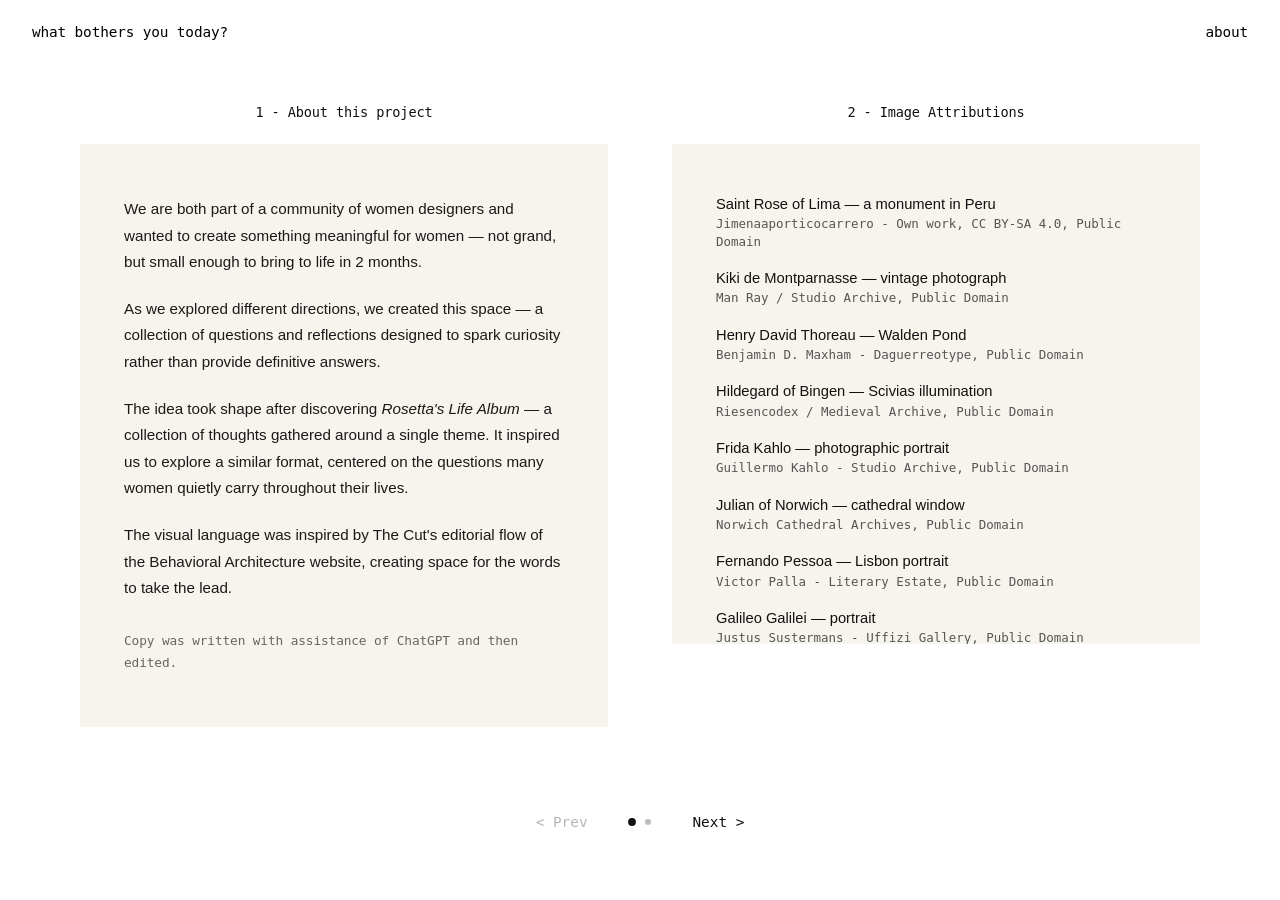
==== about.html @ f9ca1ece "Initial commit" ====
<!DOCTYPE html>
<html lang="en">

<head>
    <meta charset="UTF-8">
    <meta name="viewport" content="width=device-width, initial-scale=1.0">
    <title>Dream-project - About</title>
    <link rel="stylesheet" href="style.css">
</head>

<body>
    <header class="navbar">
        <a class="nav-link" href="index.html">what bothers you today?</a>
        <a class="nav-link active" href="about.html">about</a>
    </header>

    <main class="about-page">
        <!-- Step 1: About This Project & Image Attributions -->
        <section class="about-step is-active" id="step1">
            <div class="about-cards-grid">
                <!-- Card 1: About Project -->
                <div class="card-column">
                    <p class="section-label">1 - About this project</p>
                    <div class="about-card">
                        <div class="about-card-inner">
                            <p>We are both part of a community of women designers and wanted to create something meaningful for women — not grand, but small enough to bring to life in 2 months.</p>
                            <p>As we explored different directions, we created this space — a collection of questions and reflections designed to spark curiosity rather than provide definitive answers.</p>
                            <p>The idea took shape after discovering <em>Rosetta's Life Album</em> — a collection of thoughts gathered around a single theme. It inspired us to explore a similar format, centered on the questions many women quietly carry throughout their lives.</p>
                            <p>The visual language was inspired by The Cut's editorial flow of the Behavioral Architecture website, creating space for the words to take the lead.</p>
                            <p class="footnote">Copy was written with assistance of ChatGPT and then edited.</p>
                        </div>
                    </div>
                </div>

                <!-- Card 2: Image Attributions -->
                <div class="card-column">
                    <p class="section-label">2 - Image Attributions</p>
                    <div class="about-card attributions-card">
                        <div class="attributions-list">
                            <div class="attribution-item">
                                <p class="artwork-title">Saint Rose of Lima — a monument in Peru</p>
                                <p class="credit-line">Jimenaaporticocarrero - Own work, CC BY-SA 4.0, Public Domain</p>
                            </div>
                            <div class="attribution-item">
                                <p class="artwork-title">Kiki de Montparnasse — vintage photograph</p>
                                <p class="credit-line">Man Ray / Studio Archive, Public Domain</p>
                            </div>
                            <div class="attribution-item">
                                <p class="artwork-title">Henry David Thoreau — Walden Pond</p>
                                <p class="credit-line">Benjamin D. Maxham - Daguerreotype, Public Domain</p>
                            </div>
                            <div class="attribution-item">
                                <p class="artwork-title">Hildegard of Bingen — Scivias illumination</p>
                                <p class="credit-line">Riesencodex / Medieval Archive, Public Domain</p>
                            </div>
                            <div class="attribution-item">
                                <p class="artwork-title">Frida Kahlo — photographic portrait</p>
                                <p class="credit-line">Guillermo Kahlo - Studio Archive, Public Domain</p>
                            </div>
                            <div class="attribution-item">
                                <p class="artwork-title">Julian of Norwich — cathedral window</p>
                                <p class="credit-line">Norwich Cathedral Archives, Public Domain</p>
                            </div>
                            <div class="attribution-item">
                                <p class="artwork-title">Fernando Pessoa — Lisbon portrait</p>
                                <p class="credit-line">Victor Palla - Literary Estate, Public Domain</p>
                            </div>
                            <div class="attribution-item">
                                <p class="artwork-title">Galileo Galilei — portrait</p>
                                <p class="credit-line">Justus Sustermans - Uffizi Gallery, Public Domain</p>
                            </div>
                            <div class="attribution-item">
                                <p class="artwork-title">Søren Kierkegaard — sketch</p>
                                <p class="credit-line">Niels Christian Kierkegaard, Public Domain</p>
                            </div>
                            <div class="attribution-item">
                                <p class="artwork-title">Mary Delany — botanical paper flora</p>
                                <p class="credit-line">The British Museum Collection, Public Domain</p>
                            </div>
                            <div class="attribution-item">
                                <p class="artwork-title">Rainer Maria Rilke — portrait</p>
                                <p class="credit-line">Duino Archive Collection, Public Domain</p>
                            </div>
                            <div class="attribution-item">
                                <p class="artwork-title">Emily Dickinson — daguerreotype</p>
                                <p class="credit-line">Amherst College Archives, Public Domain</p>
                            </div>
                            <div class="attribution-item">
                                <p class="artwork-title">Dorothy Day — activist portrait</p>
                                <p class="credit-line">World Telegram & Sun, Library of Congress, Public Domain</p>
                            </div>
                            <div class="attribution-item">
                                <p class="artwork-title">Sojourner Truth — carte de visite</p>
                                <p class="credit-line">National Portrait Gallery, Public Domain</p>
                            </div>
                            <div class="attribution-item">
                                <p class="artwork-title">Hannah Arendt — portrait</p>
                                <p class="credit-line">Fred Stein Archive, Public Domain</p>
                            </div>
                        </div>
                    </div>
                </div>
            </div>
        </section>

        <!-- Step 2: Contributors (Shown when Next is clicked) -->
        <section class="about-step" id="step2">
            <div class="contributors-container">
                <p class="section-label">3 - Contributors</p>
                <div class="about-card contributors-card">
                    <div class="contributor-entry">
                        <p class="contributor-name">Design: Gloria Kityak</p>
                        <div class="contributor-links">
                            <a href="https://linkedin.com" target="_blank" rel="noopener noreferrer">LinkedIn</a>,
                            <a href="https://behance.net" target="_blank" rel="noopener noreferrer">Behance</a>,
                            <a href="#" target="_blank" rel="noopener noreferrer">Website</a>
                        </div>
                    </div>

                    <div class="contributor-entry">
                        <p class="contributor-name">Build: Ruth</p>
                        <div class="contributor-links">
                            <a href="https://linkedin.com" target="_blank" rel="noopener noreferrer">LinkedIn</a>,
                            <a href="https://instagram.com" target="_blank" rel="noopener noreferrer">Instagram</a>,
                            <a href="#" target="_blank" rel="noopener noreferrer">Website</a>
                        </div>
                    </div>

                    <div class="contributors-footer-prompt">
                        <p>You are very welcome to make this project better!</p>
                        <a class="wisdom-link" href="contact.html">Share your life wisdom &gt;</a>
                    </div>
                </div>
            </div>
        </section>

        <!-- Pagination Controls -->
        <footer class="about-pagination">
            <button class="nav-arrow-btn" id="prevBtn" type="button" aria-label="Previous step">&lt; Prev</button>
            <div class="page-indicators">
                <span class="step-dot is-active" data-step="0"></span>
                <span class="step-dot" data-step="1"></span>
            </div>
            <button class="nav-arrow-btn" id="nextBtn" type="button" aria-label="Next step">Next &gt;</button>
        </footer>
    </main>

    <script src="about.js"></script>
</body>

</html>
---- style.css ----
:root {
    --progress: 0;
}

* {
    margin: 0;
    padding: 0;
    box-sizing: border-box;
}

@import url('https://fonts.googleapis.com/css2?family=Geist+Mono:wght@300;400;500&family=Work+Sans:wght@300;400;500&display=swap');

html,
body {
    width: 100vw;
    height: 100vh;
    margin: 0;
    padding: 0;
    background-color: #ffffff;
    font-family: "Geist Mono", monospace;
    color: #111;
    overflow: hidden;
    user-select: none;
}

/* Header Navbar */
.navbar {
    position: fixed;
    top: 0;
    left: 0;
    width: 100%;
    display: flex;
    flex-direction: row;
    justify-content: space-between;
    align-items: center;
    padding: 1.5rem 2rem;
    z-index: 50;
    pointer-events: auto;
}

.nav-link,
.button {
    font-family: "Geist Mono", monospace;
    font-size: 0.9rem;
    font-weight: 400;
    text-decoration: none;
    color: #000;
    letter-spacing: -0.01em;
}


/* Side Navigation */
.side-nav {
    position: fixed;
    top: 50%;
    left: 2rem;
    transform: translateY(-50%);
    z-index: 50;
    pointer-events: auto;
}

/* Bottom Interactive Horizontal Drag / Scroll Control Bar */
.zoom-slider-container {
    position: fixed;
    bottom: 1.25rem;
    left: 2rem;
    right: 2rem;
    height: 2.5rem;
    display: flex;
    flex-direction: row;
    align-items: center;
    gap: 0.75rem;
    z-index: 50;
    cursor: ew-resize;
}

.zoom-slider-container.dragging {
    cursor: grabbing;
}

.zoom-slider-container .arrow {
    font-family: "Geist Mono", monospace;
    font-size: 1.1rem;
    user-select: none;
}

.track-wrapper {
    flex: 1;
    position: relative;
    height: 100%;
    display: flex;
    align-items: center;
}

.track-line {
    position: absolute;
    top: 50%;
    left: 0;
    right: 0;
    height: 1px;
    background-color: #000;
    transform: translateY(-50%);
    z-index: 1;
}

.zoom-handle {
    position: absolute;
    top: 50%;
    left: 0;
    transform: translateY(-50%);
    z-index: 2;
    cursor: grab;
    display: flex;
    align-items: center;
    justify-content: center;
    will-change: transform;
}

.zoom-slider-container.dragging .zoom-handle {
    cursor: grabbing;
}

.zoom-label {
    font-family: "Geist Mono", monospace;
    font-size: 0.85rem;
    font-weight: 400;
    color: #000;
    background-color: #ffffff;
    padding: 0 0.5rem;
    white-space: nowrap;
    user-select: none;
}

/* Canvas Wrapper */
.canvas-wrapper {
    position: fixed;
    inset: 0;
    display: flex;
    align-items: center;
    justify-content: center;
    z-index: 10;
    overflow: hidden;
}

/* 5 Columns x 3 Rows Responsive Grid Layout */
.canvas {
    display: grid;
    grid-template-columns: repeat(5, 1fr);
    grid-template-rows: repeat(3, 1fr);

    /* Grid dimensions transition smoothly from padded state to 100vw x 100vh */
    width: calc(82vw + (var(--progress) * 18vw));
    height: calc(75vh + (var(--progress) * 25vh));
    gap: calc((1 - var(--progress)) * 2rem);

    will-change: width, height, gap;
}

/* Card Item */
.card {
    display: flex;
    flex-direction: column;
    align-items: center;
    justify-content: center;
    position: relative;
    width: 100%;
    height: 100%;
    overflow: hidden;
    text-decoration: none;
}

/* Image Container */
.img-box {
    /* Scales continuously from square thumbnail to full grid cell coverage */
    width: calc(52% + (var(--progress) * 48%));
    height: calc(62% + (var(--progress) * 38%));
    display: flex;
    align-items: center;
    justify-content: center;
    overflow: hidden;
    position: relative;
    will-change: width, height;
}

/* Card Image */
.card-image {
    width: 100%;
    height: 100%;
    object-fit: cover;
    display: block;
    user-select: none;
}

/* Card Title (- Subject -) on Canvas Grid */
.card .card-title {
    font-family: "Work Sans", sans-serif;
    font-size: 0.85rem;
    font-weight: 400;
    color: #111;
    margin-top: calc((1 - var(--progress)) * 0.5rem);
    text-align: center;
    white-space: nowrap;

    /* Fades out as progress increases */
    opacity: max(0, calc(1 - var(--progress) * 2.2));
    max-height: calc((1 - var(--progress)) * 1.5rem);
    will-change: opacity;
}

/* ==========================================================================
   Editorial Split-Screen List View
   ========================================================================== */

.list-page {
    width: 100vw;
    height: 100vh;
    overflow: hidden;
    position: relative;
    background-color: #ffffff;
}

.list-background {
    display: grid;
    grid-template-columns: 1.15fr 0.85fr;
    width: 100vw;
    height: 100vh;
    overflow: hidden;
}

/* Left Column: Scrollable List Container */
.list-container {
    height: 100vh;
    display: flex;
    flex-direction: row;
    padding-top: 5rem;
    overflow: hidden;
    position: relative;
    background-color: #ffffff;
    gap: 10px;

}

.list-container .button-wrapper {
    padding: 0 4rem 1.25rem 5rem;
    flex-shrink: 0;
}

.list-container .button-wrapper .nav-link {
    font-size: 0.85rem;
    text-transform: lowercase;
    display: inline-flex;
    align-items: center;
    gap: 0.25rem;
    color: #111;
    transition: opacity 0.2s ease;
}

.list-container .button-wrapper .nav-link:hover {
    opacity: 0.6;
}

.list-wrapper {
    margin-left: 3rem;
    flex: 1;
    overflow-y: auto;
    overflow-x: hidden;
    padding: 1rem 4rem 6rem 5rem;
    display: flex;
    flex-direction: column;
    gap: 1.75rem;
    scroll-behavior: smooth;
    user-select: text;

    /* Sleek minimalist scrollbar */
    scrollbar-width: thin;
    scrollbar-color: rgba(0, 0, 0, 0.15) transparent;
}

.list-wrapper::-webkit-scrollbar {
    width: 4px;
}

.list-wrapper::-webkit-scrollbar-track {
    background: transparent;
}

.list-wrapper::-webkit-scrollbar-thumb {
    background-color: rgba(0, 0, 0, 0.15);
    border-radius: 4px;
}

/* List Items & Hover Dimming */
.list-item {
    opacity: 1;
    transform: translateX(0);
    transition: opacity 0.35s cubic-bezier(0.16, 1, 0.3, 1),
        transform 0.35s cubic-bezier(0.16, 1, 0.3, 1);
    cursor: pointer;
}

.list-item a {
    font-family: "Work Sans", sans-serif;
    font-size: 1.15rem;
    font-weight: 400;
    line-height: 1.6;
    color: #111;
    text-decoration: none;
    display: inline-block;
    transition: color 0.2s ease;
}

/* Dim all list items to ~0.25 when the list container is hovered */
.list-wrapper:hover .list-item {
    opacity: 0.25;
}

/* The specifically hovered item remains at full 1.0 opacity */
.list-wrapper .list-item:hover,
.list-wrapper .list-item:focus-within {
    opacity: 1;
    transform: translateX(6px);
}

/* Right Column: Fixed Preview Stage */
.image-group {
    position: relative;
    width: 100%;
    height: 100vh;
    display: flex;
    align-items: center;
    justify-content: center;
    background-color: #0f0f11;
    overflow: hidden;
    border-left: 1px solid rgba(0, 0, 0, 0.06);
}

/* Absolute Stacking for Image Wrappers */
.image-wrapper {
    position: absolute;
    top: 50%;
    left: 50%;
    transform: translate(-50%, -50%) scale(0.94);
    display: flex;
    flex-direction: column;
    align-items: center;
    justify-content: center;
    opacity: 0;
    visibility: hidden;
    pointer-events: none;
    transition: opacity 0.45s cubic-bezier(0.16, 1, 0.3, 1),
        transform 0.45s cubic-bezier(0.16, 1, 0.3, 1),
        visibility 0.45s;
    will-change: opacity, transform;
}

/* Active Preview State: Smooth Fade-In with Scale */
.image-wrapper.is-active {
    opacity: 1;
    visibility: visible;
    pointer-events: auto;
    transform: translate(-50%, -50%) scale(1);
    z-index: 2;
}

.image-wrapper img {
    width: min(340px, 32vw);
    height: min(440px, 56vh);
    object-fit: cover;
    display: block;
    box-shadow: 0 24px 60px rgba(0, 0, 0, 0.55),
        0 4px 12px rgba(0, 0, 0, 0.3);
    user-select: none;
}

.image-wrapper .card-title {
    font-family: "Work Sans", sans-serif;
    font-size: 0.85rem;
    font-weight: 400;
    color: #e5e5e5;
    margin-top: 1.25rem;
    text-align: center;
    letter-spacing: 0.06em;
    opacity: 0.85;
    max-height: none;
}

/* Responsive adjustments */
@media (max-width: 900px) {
    .list-background {
        grid-template-columns: 1fr;
    }

    .image-group {
        display: none;
    }

    .list-container .button-wrapper {
        padding: 0 2rem 1rem 2rem;
    }

    .list-wrapper {
        padding: 0 2rem 4rem 2rem;
    }
}

/* ==========================================================================
   Life-Area Editorial View
   ========================================================================== */

.life-area-page {
    position: fixed;
    inset: 0;
    width: 100vw;
    height: 100vh;
    overflow-y: auto;
    overflow-x: hidden;
    background-color: #ffffff;
    display: flex;
    flex-direction: column;
    align-items: center;
    justify-content: flex-start;
    padding: 8rem 4rem 8rem 4rem;
    /* 14rem provides generous space beneath */
    user-select: text;

    /* Subtle custom scrollbar */
    scrollbar-width: thin;
    scrollbar-color: rgba(0, 0, 0, 0.15) transparent;
}

.life-area-page::-webkit-scrollbar {
    width: 5px;
}

.life-area-page::-webkit-scrollbar-thumb {
    background-color: rgba(0, 0, 0, 0.15);
    border-radius: 4px;
}

.life-area-grid {
    display: grid;
    grid-template-columns: minmax(320px, 440px) minmax(380px, 560px);
    gap: 5rem;
    align-items: start;
    justify-content: center;
    width: 100%;
    max-width: 1140px;
    margin: 0 auto;
}


/* Left Column: Image & Caption */
.area-image-group {
    display: flex;
    flex-direction: column;
}

.area-question {
    font-family: "Work Sans", sans-serif;
    font-size: 1.25rem;
    font-weight: 400;
    line-height: 1.4;
    color: #111;
    margin-bottom: 2rem;
    min-height: 2.8rem;
    display: flex;
    align-items: center;
}

.image-wrap {
    width: 100%;
    aspect-ratio: 1 / 1.1;
    overflow: hidden;
    background-color: #f5f5f5;
}

.image-wrap img {
    width: 100%;
    height: 100%;
    object-fit: cover;
    display: block;
    user-select: none;
}

.figure-name {
    margin-top: 1.1rem;
    font-family: "Geist Mono", monospace;
    font-size: 0.85rem;
    font-weight: 400;
    color: #222;
    letter-spacing: -0.01em;
}

/* Right Column: Tab Group & Reading Card */
.life-area-detail {
    display: flex;
    flex-direction: column;
}

.tab-group {
    display: flex;
    align-items: center;
    gap: 2.5rem;
    margin-bottom: 2rem;
    min-height: 2.8rem;
}

.tab-button {
    font-family: "Geist Mono", monospace;
    font-size: 0.9rem;
    font-weight: 400;
    color: #555;
    background: transparent;
    border: none;
    cursor: pointer;
    padding: 0;
    text-decoration: none;
    transition: color 0.2s ease, opacity 0.2s ease;
    white-space: nowrap;
}

.tab-button:hover {
    color: #000;
}

.tab-button.is-active {
    color: #000;
    font-weight: 500;
}

/* Reading Card */
.tab-content {
    display: flex;
    flex-direction: column;
    width: 100%;
}

.text-wrapper {
    background-color: #f7f4ed;
    padding: 3.5rem 3rem;
    min-height: 480px;
    display: flex;
    align-items: center;
    box-sizing: border-box;
}

.text-wrapper p {
    font-family: "Work Sans", sans-serif;
    font-size: 1.05rem;
    font-weight: 400;
    line-height: 1.75;
    color: #1a1a1a;
    margin: 0;
    transition: opacity 0.2s ease;
}

/* Bottom Share Button */
.action-wrapper {
    display: flex;
    justify-content: flex-end;
    margin-top: 1.5rem;
}

.share-button {
    font-family: "Geist Mono", monospace;
    font-size: 0.85rem;
    font-weight: 400;
    color: #111;
    background: transparent;
    border: none;
    cursor: pointer;
    padding: 0;
    text-decoration: none;
    display: inline-flex;
    align-items: center;
    transition: opacity 0.2s ease;
}

.share-button:hover {
    opacity: 0.6;
}

/* Responsive adjustments */
@media (max-width: 900px) {
    .life-area-page {
        padding: 5rem 1.5rem 8rem 1.5rem;
        align-items: flex-start;
    }

    .life-area-grid {
        grid-template-columns: 1fr;
        gap: 3rem;
    }

    .area-question,
    .tab-group {
        min-height: auto;
    }

    .text-wrapper {
        padding: 2.5rem 2rem;
        min-height: 340px;
    }
}

/* ==========================================================================
   About Page (Multi-step Editorial Carousel)
   ========================================================================== */

.about-page {
    position: fixed;
    inset: 0;
    width: 100vw;
    height: 100vh;
    overflow-y: auto;
    overflow-x: hidden;
    background-color: #ffffff;
    padding: 6.5rem 4rem 3rem 4rem;
    display: flex;
    flex-direction: column;
    align-items: center;
    justify-content: space-between;
    user-select: text;
}

.about-step {
    display: none;
    width: 100%;
    max-width: 1120px;
    margin: 0 auto;
    opacity: 0;
    transform: translateY(8px);
    transition: opacity 0.35s cubic-bezier(0.16, 1, 0.3, 1),
        transform 0.35s cubic-bezier(0.16, 1, 0.3, 1);
}

.about-step.is-active {
    display: block;
    opacity: 1;
    transform: translateY(0);
}

.about-cards-grid {
    display: grid;
    grid-template-columns: 1fr 1fr;
    gap: 4rem;
    width: 100%;
    align-items: start;
}

.card-column {
    display: flex;
    flex-direction: column;
    width: 100%;
}

.section-label {
    font-family: "Geist Mono", monospace;
    font-size: 0.85rem;
    font-weight: 400;
    color: #111;
    margin-bottom: 1.5rem;
    text-align: center;
    letter-spacing: -0.01em;
}

.about-card {
    background-color: #f7f4ed;
    padding: 3.25rem 2.75rem;
    min-height: 480px;
    box-sizing: border-box;
    display: flex;
    flex-direction: column;
    justify-content: center;
}

.about-card-inner p {
    font-family: "Work Sans", sans-serif;
    font-size: 0.95rem;
    line-height: 1.75;
    color: #1a1a1a;
    margin-bottom: 1.25rem;
    font-weight: 400;
}

.about-card-inner .footnote {
    font-family: "Geist Mono", monospace;
    font-size: 0.8rem;
    color: #666;
    margin-top: 1.75rem;
    margin-bottom: 0;
    letter-spacing: -0.01em;
}

/* Image Attributions List Card */
.attributions-card {
    justify-content: flex-start;
    max-height: 500px;
    overflow-y: auto;
    scrollbar-width: thin;
    scrollbar-color: rgba(0, 0, 0, 0.15) transparent;
}

.attributions-card::-webkit-scrollbar {
    width: 4px;
}

.attributions-card::-webkit-scrollbar-thumb {
    background-color: rgba(0, 0, 0, 0.15);
    border-radius: 4px;
}

.attributions-list {
    display: flex;
    flex-direction: column;
    gap: 1.25rem;
}

.attribution-item {
    display: flex;
    flex-direction: column;
    gap: 0.2rem;
}

.artwork-title {
    font-family: "Work Sans", sans-serif;
    font-size: 0.92rem;
    font-weight: 500;
    color: #111;
}

.credit-line {
    font-family: "Geist Mono", monospace;
    font-size: 0.78rem;
    color: #555;
    line-height: 1.4;
}

/* Contributors Card (Step 2) */
.contributors-container {
    max-width: 520px;
    margin: 0 auto;
    width: 100%;
    display: flex;
    flex-direction: column;
    align-items: center;
}

.contributors-card {
    width: 100%;
    padding: 3.5rem 3rem;
    min-height: 440px;
    display: flex;
    flex-direction: column;
    justify-content: center;
    gap: 2.25rem;
}

.contributor-entry {
    display: flex;
    flex-direction: column;
    gap: 0.4rem;
}

.contributor-name {
    font-family: "Work Sans", sans-serif;
    font-size: 1.05rem;
    font-weight: 500;
    color: #111;
}

.contributor-links {
    font-family: "Geist Mono", monospace;
    font-size: 0.85rem;
    color: #444;
}

.contributor-links a {
    color: #111;
    text-decoration: underline;
    transition: opacity 0.2s ease;
}

.contributor-links a:hover {
    opacity: 0.6;
}

.contributors-footer-prompt {
    margin-top: 1rem;
    padding-top: 1.5rem;
    border-top: 1px solid rgba(0, 0, 0, 0.08);
    display: flex;
    flex-direction: column;
    gap: 0.5rem;
}

.contributors-footer-prompt p {
    font-family: "Work Sans", sans-serif;
    font-size: 0.95rem;
    color: #333;
}

.wisdom-link {
    font-family: "Geist Mono", monospace;
    font-size: 0.85rem;
    color: #111;
    text-decoration: none;
    font-weight: 500;
    transition: opacity 0.2s ease;
}

.wisdom-link:hover {
    opacity: 0.6;
}

/* About Pagination Controls */
.about-pagination {
    display: flex;
    align-items: center;
    justify-content: center;
    gap: 2rem;
    margin-top: 1.5rem;
    padding-bottom: 1rem;
    flex-shrink: 0;
}

.nav-arrow-btn {
    font-family: "Geist Mono", monospace;
    font-size: 0.9rem;
    background: none;
    border: none;
    color: #111;
    cursor: pointer;
    padding: 0.4rem 0.6rem;
    transition: opacity 0.2s ease;
}

.nav-arrow-btn:hover:not(:disabled) {
    opacity: 0.6;
}

.page-indicators {
    display: flex;
    align-items: center;
    gap: 0.6rem;
}

.step-dot {
    width: 6px;
    height: 6px;
    border-radius: 50%;
    background-color: #bbb;
    cursor: pointer;
    transition: background-color 0.25s ease, transform 0.25s ease;
}

.step-dot.is-active {
    background-color: #111;
    transform: scale(1.3);
}

/* ==========================================================================
   Contact Page (Share your perspective)
   ========================================================================== */

.contact-page {
    position: fixed;
    inset: 0;
    width: 100vw;
    height: 100vh;
    overflow-y: auto;
    overflow-x: hidden;
    background-color: #ffffff;
    padding: 7rem 4rem 8rem 4rem;
    user-select: text;
}

.contact-grid {
    display: grid;
    grid-template-columns: minmax(360px, 1.15fr) minmax(360px, 1.1fr);
    gap: 6rem;
    width: 100%;
    max-width: 1140px;
    margin: 0 auto;
    align-items: start;
}

.contact-info {
    display: flex;
    flex-direction: column;
}

.contact-title {
    font-family: "Work Sans", sans-serif;
    font-size: 1.35rem;
    font-weight: 400;
    color: #111;
    margin-bottom: 2rem;
}

.contact-description p {
    font-family: "Work Sans", sans-serif;
    font-size: 0.95rem;
    line-height: 1.75;
    color: #222;
    margin-bottom: 1.25rem;
}

.contact-description .signature {
    font-family: "Work Sans", sans-serif;
    font-size: 1rem;
    font-weight: 500;
    color: #111;
    margin-top: 1.5rem;
    margin-bottom: 2.5rem;
}

/* Terms Notice */
.terms-notice {
    border-top: 1px solid rgba(0, 0, 0, 0.08);
    padding-top: 1.5rem;
}

.terms-heading {
    font-family: "Work Sans", sans-serif;
    font-size: 0.85rem;
    font-weight: 400;
    color: #333;
    margin-bottom: 0.85rem;
}

.terms-list {
    list-style: none;
    padding-left: 0;
    display: flex;
    flex-direction: column;
    gap: 0.65rem;
}

.terms-list li {
    font-family: "Work Sans", sans-serif;
    font-size: 0.78rem;
    line-height: 1.55;
    color: #666;
    position: relative;
    padding-left: 1rem;
}

.terms-list li::before {
    content: "-";
    position: absolute;
    left: 0;
    color: #888;
}

/* Contact Form */
.contact-form-wrapper {
    display: flex;
    flex-direction: column;
}

.contact-form {
    display: flex;
    flex-direction: column;
    gap: 1.75rem;
    width: 100%;
    max-width: 480px;
}

.form-group {
    display: flex;
    flex-direction: column;
    gap: 0.45rem;
}

.form-label {
    font-family: "Work Sans", sans-serif;
    font-size: 0.85rem;
    color: #222;
    font-weight: 400;
}

.form-input {
    font-family: "Work Sans", sans-serif;
    font-size: 0.95rem;
    padding: 0.75rem 0.85rem;
    border: 1px solid #222;
    background-color: #ffffff;
    outline: none;
    border-radius: 0;
    transition: border-color 0.2s ease, box-shadow 0.2s ease;
}

.form-input:focus {
    border-color: #000;
    box-shadow: 0 0 0 1px #000;
}

.radio-group {
    display: flex;
    flex-direction: column;
    gap: 0.75rem;
    margin-top: 0.25rem;
}

.radio-option {
    display: flex;
    align-items: center;
    gap: 0.65rem;
    cursor: pointer;
}

.radio-option input[type="radio"] {
    accent-color: #111;
    width: 15px;
    height: 15px;
    cursor: pointer;
}

.radio-text {
    font-family: "Work Sans", sans-serif;
    font-size: 0.85rem;
    color: #333;
}

.form-textarea {
    font-family: "Work Sans", sans-serif;
    font-size: 0.95rem;
    padding: 0.85rem;
    border: 1px solid #222;
    background-color: #ffffff;
    outline: none;
    border-radius: 0;
    resize: vertical;
    min-height: 130px;
    transition: border-color 0.2s ease, box-shadow 0.2s ease;
}

.form-textarea:focus {
    border-color: #000;
    box-shadow: 0 0 0 1px #000;
}

.checkbox-option {
    display: flex;
    align-items: center;
    gap: 0.65rem;
    cursor: pointer;
}

.checkbox-option input[type="checkbox"] {
    accent-color: #111;
    width: 15px;
    height: 15px;
    cursor: pointer;
}

.checkbox-text {
    font-family: "Work Sans", sans-serif;
    font-size: 0.85rem;
    color: #333;
}

.form-action {
    margin-top: 0.5rem;
}

.submit-btn {
    background-color: #000000;
    color: #ffffff;
    border: none;
    padding: 0.7rem 2.2rem;
    font-family: "Geist Mono", monospace;
    font-size: 0.85rem;
    cursor: pointer;
    border-radius: 0;
    transition: opacity 0.2s ease;
}

.submit-btn:hover:not(:disabled) {
    opacity: 0.85;
}

.submit-btn:disabled {
    opacity: 0.5;
    cursor: not-allowed;
}

.form-feedback {
    font-family: "Geist Mono", monospace;
    font-size: 0.82rem;
    padding: 0.85rem 1rem;
    margin-top: 1rem;
    border-left: 3px solid #111;
    background-color: #f7f4ed;
    line-height: 1.5;
}

.form-feedback.error {
    border-color: #c53030;
    color: #9b2c2c;
}

.form-feedback.success {
    border-color: #276749;
    color: #22543d;
}

/* Responsive adjustments for About and Contact */
@media (max-width: 900px) {
    .about-page {
        padding: 5rem 1.5rem 2rem 1.5rem;
    }

    .about-cards-grid {
        grid-template-columns: 1fr;
        gap: 2.5rem;
    }

    .about-card {
        padding: 2.25rem 1.75rem;
        min-height: auto;
    }

    .contact-page {
        padding: 5rem 1.5rem 5rem 1.5rem;
    }

    .contact-grid {
        grid-template-columns: 1fr;
        gap: 3.5rem;
    }

    .contact-form {
        max-width: 100%;
    }
}
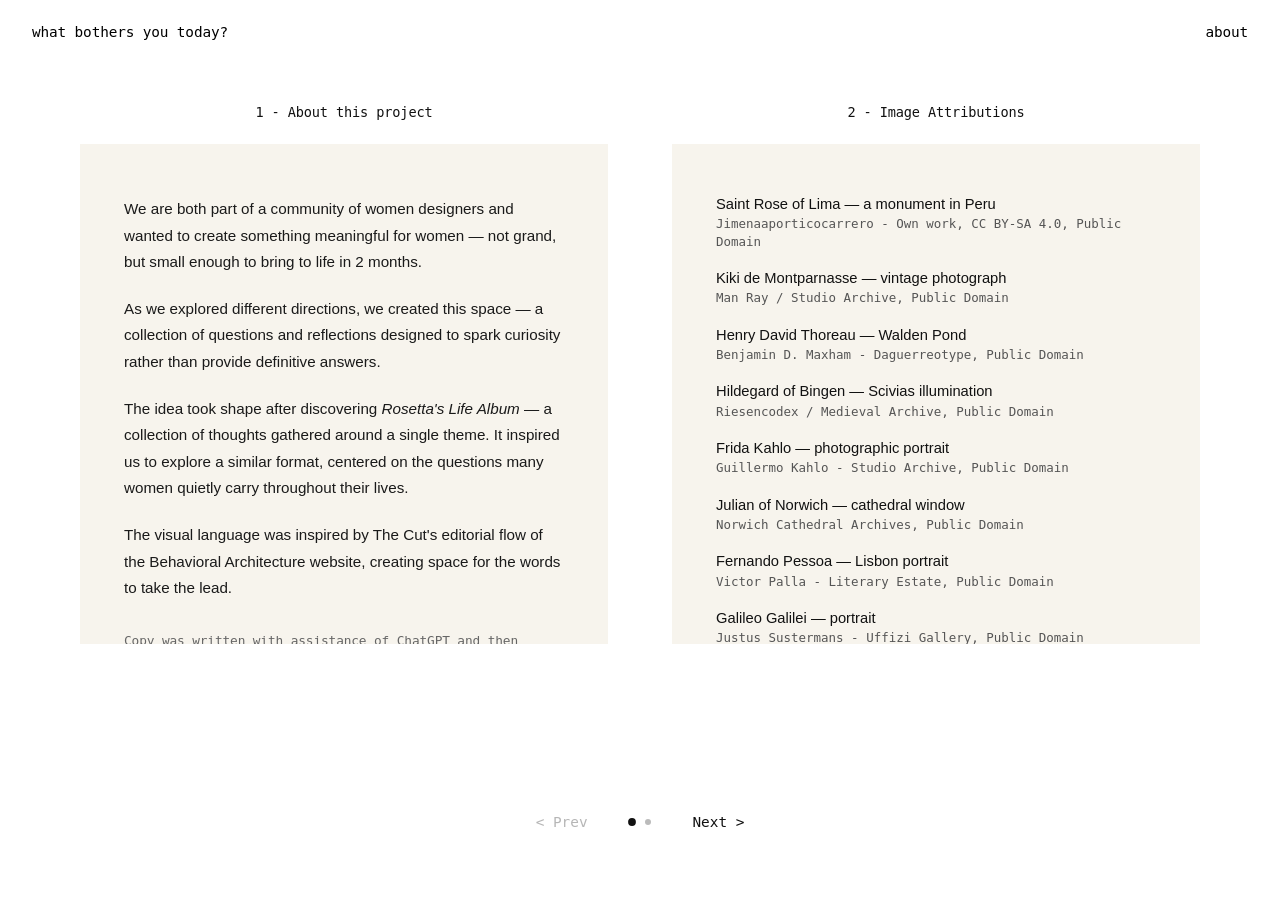
==== commit 317b69f0: "Updated css" ====
--- a/about.html
+++ b/about.html
@@ -21,12 +21,17 @@
                 <!-- Card 1: About Project -->
                 <div class="card-column">
                     <p class="section-label">1 - About this project</p>
-                    <div class="about-card">
+                    <div class="about-card attributions-card">
                         <div class="about-card-inner">
-                            <p>We are both part of a community of women designers and wanted to create something meaningful for women — not grand, but small enough to bring to life in 2 months.</p>
-                            <p>As we explored different directions, we created this space — a collection of questions and reflections designed to spark curiosity rather than provide definitive answers.</p>
-                            <p>The idea took shape after discovering <em>Rosetta's Life Album</em> — a collection of thoughts gathered around a single theme. It inspired us to explore a similar format, centered on the questions many women quietly carry throughout their lives.</p>
-                            <p>The visual language was inspired by The Cut's editorial flow of the Behavioral Architecture website, creating space for the words to take the lead.</p>
+                            <p>We are both part of a community of women designers and wanted to create something
+                                meaningful for women — not grand, but small enough to bring to life in 2 months.</p>
+                            <p>As we explored different directions, we created this space — a collection of questions
+                                and reflections designed to spark curiosity rather than provide definitive answers.</p>
+                            <p>The idea took shape after discovering <em>Rosetta's Life Album</em> — a collection of
+                                thoughts gathered around a single theme. It inspired us to explore a similar format,
+                                centered on the questions many women quietly carry throughout their lives.</p>
+                            <p>The visual language was inspired by The Cut's editorial flow of the Behavioral
+                                Architecture website, creating space for the words to take the lead.</p>
                             <p class="footnote">Copy was written with assistance of ChatGPT and then edited.</p>
                         </div>
                     </div>
@@ -148,4 +153,4 @@
     <script src="about.js"></script>
 </body>
 
-</html>
+</html>
--- a/style.css
+++ b/style.css
@@ -652,6 +652,7 @@
     display: flex;
     flex-direction: column;
     width: 100%;
+
 }
 
 .section-label {
@@ -667,7 +668,7 @@
 .about-card {
     background-color: #f7f4ed;
     padding: 3.25rem 2.75rem;
-    min-height: 480px;
+    height: 100%;
     box-sizing: border-box;
     display: flex;
     flex-direction: column;
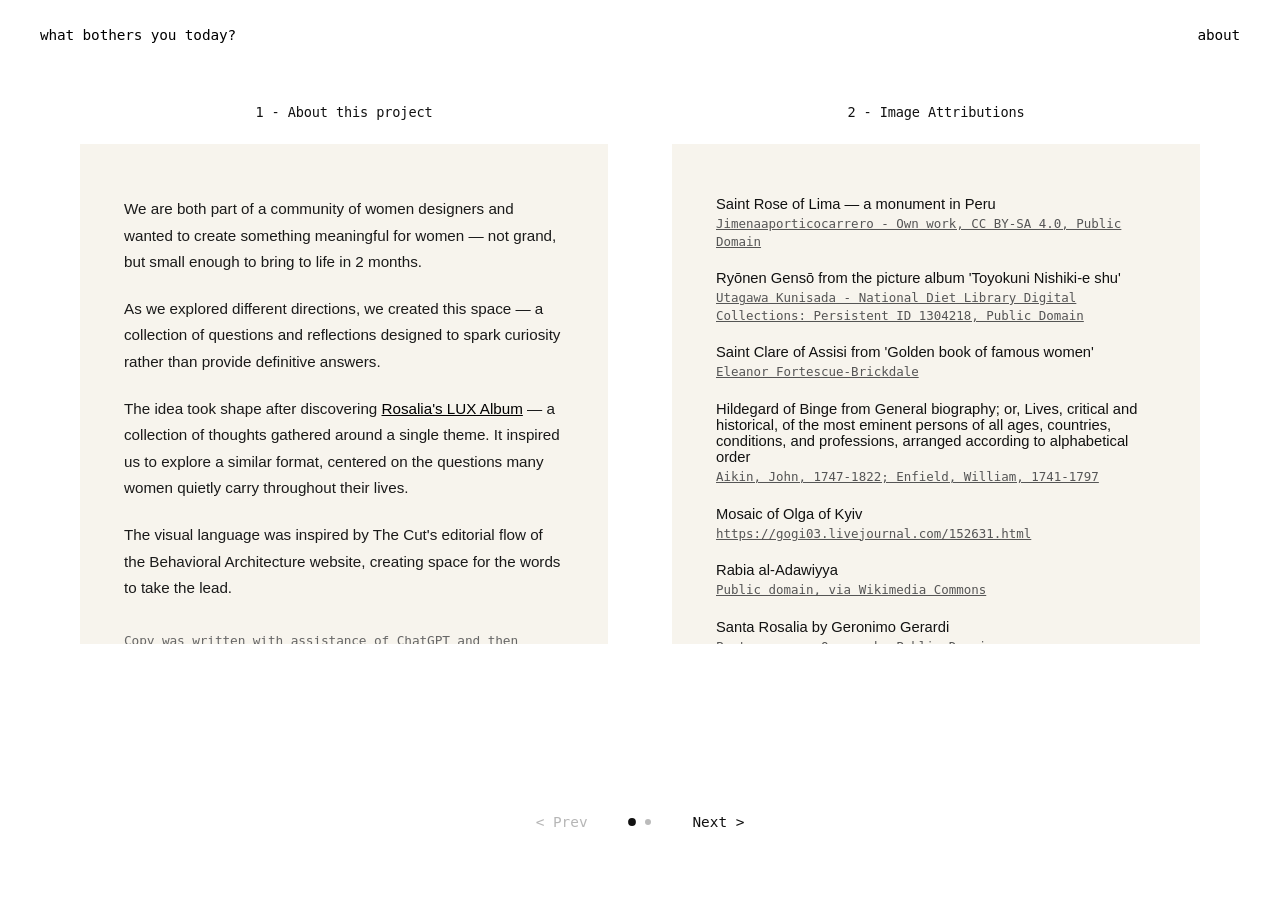
==== commit 4047e4d8: "Updated responsiveness, email handling and updated css" ====
--- a/about.html
+++ b/about.html
@@ -4,7 +4,7 @@
 <head>
     <meta charset="UTF-8">
     <meta name="viewport" content="width=device-width, initial-scale=1.0">
-    <title>Dream-project - About</title>
+    <title>Digital knowledge space for women</title>
     <link rel="stylesheet" href="style.css">
 </head>
 
@@ -27,7 +27,10 @@
                                 meaningful for women — not grand, but small enough to bring to life in 2 months.</p>
                             <p>As we explored different directions, we created this space — a collection of questions
                                 and reflections designed to spark curiosity rather than provide definitive answers.</p>
-                            <p>The idea took shape after discovering <em>Rosetta's Life Album</em> — a collection of
+                            <p>The idea took shape after discovering <a class="rosalia-link" target="_blank"
+                                    href="https://www.youtube.com/playlist?list=PLxA687tYuMWiOfZKwVjaF2-jWFcaxBAX6">Rosalia's
+                                    LUX
+                                    Album</a> — a collection of
                                 thoughts gathered around a single theme. It inspired us to explore a similar format,
                                 centered on the questions many women quietly carry throughout their lives.</p>
                             <p>The visual language was inspired by The Cut's editorial flow of the Behavioral
@@ -44,63 +47,97 @@
                         <div class="attributions-list">
                             <div class="attribution-item">
                                 <p class="artwork-title">Saint Rose of Lima — a monument in Peru</p>
-                                <p class="credit-line">Jimenaaporticocarrero - Own work, CC BY-SA 4.0, Public Domain</p>
+                                <a target="_blank" href="https://commons.wikimedia.org/w/index.php?curid=73264438"
+                                    class="credit-line">Jimenaaporticocarrero - Own work, CC BY-SA 4.0, Public
+                                    Domain</a>
                             </div>
                             <div class="attribution-item">
-                                <p class="artwork-title">Kiki de Montparnasse — vintage photograph</p>
-                                <p class="credit-line">Man Ray / Studio Archive, Public Domain</p>
+                                <p class="artwork-title">Ryōnen Gensō from the picture album 'Toyokuni Nishiki-e shu'
+                                </p>
+                                <a target="_blank" href="https://commons.wikimedia.org/w/index.php?curid=102956549"
+                                    class="credit-line">Utagawa Kunisada - National Diet Library Digital Collections:
+                                    Persistent ID 1304218, Public Domain
+                                </a>
                             </div>
                             <div class="attribution-item">
-                                <p class="artwork-title">Henry David Thoreau — Walden Pond</p>
-                                <p class="credit-line">Benjamin D. Maxham - Daguerreotype, Public Domain</p>
+                                <p class="artwork-title">Saint Clare of Assisi from 'Golden book of famous women'</p>
+                                <a target="_blank"
+                                    href="https://www.flickr.com/photos/internetarchivebookimages/14590758180/"
+                                    class="credit-line">Eleanor Fortescue-Brickdale</a>
                             </div>
                             <div class="attribution-item">
-                                <p class="artwork-title">Hildegard of Bingen — Scivias illumination</p>
-                                <p class="credit-line">Riesencodex / Medieval Archive, Public Domain</p>
+                                <p class="artwork-title"> Hildegard of Binge from General biography; or, Lives, critical
+                                    and historical, of
+                                    the most eminent persons of all ages, countries, conditions, and professions,
+                                    arranged according to alphabetical order</p>
+                                <a target="_blank"
+                                    href="https://www.flickr.com/photos/internetarchivebookimages/14804422963/"
+                                    class="credit-line">Aikin, John, 1747-1822; Enfield, William, 1741-1797</a>
                             </div>
                             <div class="attribution-item">
-                                <p class="artwork-title">Frida Kahlo — photographic portrait</p>
-                                <p class="credit-line">Guillermo Kahlo - Studio Archive, Public Domain</p>
+                                <p class="artwork-title">Mosaic of Olga of Kyiv</p>
+                                <a target="_blank" href="https://gogi03.livejournal.com/152631.html"
+                                    class="credit-line">https://gogi03.livejournal.com/152631.html</a>
                             </div>
                             <div class="attribution-item">
-                                <p class="artwork-title">Julian of Norwich — cathedral window</p>
-                                <p class="credit-line">Norwich Cathedral Archives, Public Domain</p>
+                                <p class="artwork-title">Rabia al-Adawiyya</p>
+                                <a target="_blank"
+                                    href="http://www.mythinglinks.org/NearEast~3monotheisms~Islam~Rabia.html"
+                                    class="credit-line">Public domain, via Wikimedia Commons</a>
                             </div>
                             <div class="attribution-item">
-                                <p class="artwork-title">Fernando Pessoa — Lisbon portrait</p>
-                                <p class="credit-line">Victor Palla - Literary Estate, Public Domain</p>
+                                <p class="artwork-title">Santa Rosalia by Geronimo Gerardi</p>
+                                <a target="_blank" href="https://commons.wikimedia.org/w/index.php?curid=73608828"
+                                    class="credit-line">Postcrosser - Own work, Public Domain</p>
                             </div>
                             <div class="attribution-item">
-                                <p class="artwork-title">Galileo Galilei — portrait</p>
-                                <p class="credit-line">Justus Sustermans - Uffizi Gallery, Public Domain</p>
+                                <p class="artwork-title">Saint Teresa of Ávila from "Mugeres célebres de España y
+                                    Portugal"</p>
+                                <a target="_blank" href="https://www.flickr.com/photos/37667416@N04/49713828662/"
+                                    class="credit-line">Eusebi Planas i Franquesa, Public Domain</p>
                             </div>
                             <div class="attribution-item">
-                                <p class="artwork-title">Søren Kierkegaard — sketch</p>
-                                <p class="credit-line">Niels Christian Kierkegaard, Public Domain</p>
+                                <p class="artwork-title">Photogravure of Jeanne d'Arc</p>
+                                <a target="_blank" href="https://commons.wikimedia.org/w/index.php?curid=60317701"
+                                    class="credit-line">Gaultier, L. (Graveur) - This document belongs to the
+                                    collections of the Bibliothèque interuniversitaire de santé. It was uploaded to
+                                    Commons through a partnership with Wikimedia France., Licence Ouverte</a>
                             </div>
                             <div class="attribution-item">
-                                <p class="artwork-title">Mary Delany — botanical paper flora</p>
-                                <p class="credit-line">The British Museum Collection, Public Domain</p>
+                                <p class="artwork-title">Qingjing sanren (清净散人), a.k.a Sun Bu'er from a painting in
+                                    Changchun Temple</p>
+                                <a target="_blank"
+                                    href="https://commons.wikimedia.org/wiki/File:Changchun-Temple-Master-and-disciples-painting-0316.jpg"
+                                    class="credit-line">photographer Vmenkov, Own work, copyleft: Multi-license with
+                                    GFDL and Creative Commons CC-BY-SA-2.5 and older versions (2.0 and 1.0)</a>
                             </div>
                             <div class="attribution-item">
-                                <p class="artwork-title">Rainer Maria Rilke — portrait</p>
-                                <p class="credit-line">Duino Archive Collection, Public Domain</p>
+                                <p class="artwork-title">Ma Anandamayi</p>
+                                <a href="https://commons.wikimedia.org/w/index.php?curid=2121844" target="_blank"
+                                    class="credit-line">Louperivois at French Wikipedia. - Transferred from fr.wikipedia
+                                    to Commons., Public Domain</a>
                             </div>
                             <div class="attribution-item">
-                                <p class="artwork-title">Emily Dickinson — daguerreotype</p>
-                                <p class="credit-line">Amherst College Archives, Public Domain</p>
+                                <p class="artwork-title">Primer plano de Hipatia de Alejandría</p>
+                                <a target="_blank" href="https://commons.wikimedia.org/w/index.php?curid=147197000"
+                                    class="credit-line">El disidente - Own work, CC0
+                                </a>
                             </div>
                             <div class="attribution-item">
-                                <p class="artwork-title">Dorothy Day — activist portrait</p>
-                                <p class="credit-line">World Telegram & Sun, Library of Congress, Public Domain</p>
+                                <p class="artwork-title">Wangari Matthai</p>
+                                <a target="_blank" href="https://commons.wikimedia.org/w/index.php?curid=74922735"
+                                    class="credit-line">Kingkongphoto & www.celebrity-photos.com from Laurel Maryland,
+                                    USA, CC BY-SA 2.0</a>
                             </div>
                             <div class="attribution-item">
-                                <p class="artwork-title">Sojourner Truth — carte de visite</p>
-                                <p class="credit-line">National Portrait Gallery, Public Domain</p>
+                                <p class="artwork-title">Frida Kahlo</p>
+                                <a target="_blank" href="https://commons.wikimedia.org/w/index.php?curid=75199760"
+                                    class="credit-line">Guillermo Kahlo - Sotheby's, Public Domain</a>
                             </div>
                             <div class="attribution-item">
-                                <p class="artwork-title">Hannah Arendt — portrait</p>
-                                <p class="credit-line">Fred Stein Archive, Public Domain</p>
+                                <p class="artwork-title">Malala Yousafzai</p>
+                                <a target="_blank" href="https://commons.wikimedia.org/w/index.php?curid=90405482"
+                                    class="credit-line">Nasser Azam - Azam Studios, London, CC BY-SA 4.0</a>
                             </div>
                         </div>
                     </div>
@@ -114,20 +151,24 @@
                 <p class="section-label">3 - Contributors</p>
                 <div class="about-card contributors-card">
                     <div class="contributor-entry">
-                        <p class="contributor-name">Design: Gloria Kityak</p>
+                        <p class="contributor-name">Design: Olena Kitsak</p>
                         <div class="contributor-links">
-                            <a href="https://linkedin.com" target="_blank" rel="noopener noreferrer">LinkedIn</a>,
-                            <a href="https://behance.net" target="_blank" rel="noopener noreferrer">Behance</a>,
-                            <a href="#" target="_blank" rel="noopener noreferrer">Website</a>
+                            <a href="https://www.linkedin.com/in/olena-kitsak/" target="_blank"
+                                rel="noopener noreferrer">LinkedIn</a>,
+                            <a href="https://www.behance.net/olena-kitsak" target="_blank"
+                                rel="noopener noreferrer">Behance</a>,
+                            <a href="https://olenakitsak.com/" target="_blank" rel="noopener noreferrer">Website</a>
                         </div>
                     </div>
 
                     <div class="contributor-entry">
-                        <p class="contributor-name">Build: Ruth</p>
+                        <p class="contributor-name">Build: Ruth Ezeneche</p>
                         <div class="contributor-links">
-                            <a href="https://linkedin.com" target="_blank" rel="noopener noreferrer">LinkedIn</a>,
-                            <a href="https://instagram.com" target="_blank" rel="noopener noreferrer">Instagram</a>,
-                            <a href="#" target="_blank" rel="noopener noreferrer">Website</a>
+                            <a href="https://www.linkedin.com/in/ruth-ezeneche/" target="_blank"
+                                rel="noopener noreferrer">LinkedIn</a>,
+                            <a href="https://github.com/Ladyruth" target="_blank" rel="noopener noreferrer">Github</a>,
+                            <a href="https://ruthezeneche.vercel.app/" target="_blank"
+                                rel="noopener noreferrer">Website</a>
                         </div>
                     </div>
 
--- a/style.css
+++ b/style.css
@@ -14,6 +14,7 @@
 body {
     width: 100vw;
     height: 100vh;
+    height: 100dvh;
     margin: 0;
     padding: 0;
     background-color: #ffffff;
@@ -21,6 +22,7 @@
     color: #111;
     overflow: hidden;
     user-select: none;
+    -webkit-text-size-adjust: 100%;
 }
 
 /* Header Navbar */
@@ -46,8 +48,14 @@
     text-decoration: none;
     color: #000;
     letter-spacing: -0.01em;
-}
-
+    background-color: #fff;
+    padding: 0.2rem 0.5rem;
+}
+
+.rosalia-link {
+    text-decoration: underline;
+    color: #000;
+}
 
 /* Side Navigation */
 .side-nav {
@@ -384,8 +392,34 @@
     max-height: none;
 }
 
-/* Responsive adjustments */
+/* ==========================================================================
+   Responsive Overrides: Canvas, Navigation & List View
+   ========================================================================== */
+
 @media (max-width: 900px) {
+    /* Navbar & UI Overlays */
+    .navbar {
+        padding: 1.25rem 1.5rem;
+    }
+
+    .side-nav {
+        left: 1.25rem;
+    }
+
+    /* Index Canvas Grid: 3 Columns on Tablet */
+    .canvas {
+        grid-template-columns: repeat(3, 1fr);
+        grid-template-rows: repeat(5, 1fr);
+        width: calc(88vw + (var(--progress) * 12vw));
+        height: calc(78vh + (var(--progress) * 22vh));
+    }
+
+    /* List View */
+    .list-page {
+        height: 100vh;
+        height: 100dvh;
+    }
+
     .list-background {
         grid-template-columns: 1fr;
     }
@@ -394,12 +428,103 @@
         display: none;
     }
 
+    .list-container {
+        padding-top: 4.5rem;
+        width: 100%;
+    }
+
+    .list-container .side-nav {
+        position: relative;
+        top: auto;
+        left: auto;
+        transform: none;
+        padding: 0 1.5rem 0.5rem 1.5rem;
+    }
+
     .list-container .button-wrapper {
-        padding: 0 2rem 1rem 2rem;
+        padding: 0 1.5rem 1rem 1.5rem;
     }
 
     .list-wrapper {
-        padding: 0 2rem 4rem 2rem;
+        margin-left: 0;
+        padding: 0.5rem 1.5rem 5rem 1.5rem;
+        gap: 1.25rem;
+    }
+
+    .list-item a {
+        font-size: 1.05rem;
+    }
+}
+
+@media (max-width: 600px) {
+    /* Index Canvas Grid: 2 Columns on Mobile */
+    .canvas {
+        grid-template-columns: repeat(2, 1fr);
+        grid-template-rows: auto;
+        width: calc(92vw + (var(--progress) * 8vw));
+        height: calc(75vh + (var(--progress) * 25vh));
+        gap: calc((1 - var(--progress)) * 0.75rem);
+    }
+
+    .card .card-title {
+        font-size: 0.75rem;
+    }
+
+    .zoom-slider-container {
+        left: 1rem;
+        right: 1rem;
+        bottom: 1rem;
+        gap: 0.5rem;
+    }
+
+    .zoom-label {
+        font-size: 0.75rem;
+        padding: 0 0.25rem;
+    }
+}
+
+@media (max-width: 480px) {
+    .navbar {
+        padding: 0.85rem 1rem;
+    }
+
+    .nav-link,
+    .button {
+        font-size: 0.78rem;
+        padding: 0.15rem 0.35rem;
+    }
+
+    .side-nav {
+        left: 0.75rem;
+    }
+
+    .list-container {
+        padding-top: 3.75rem;
+    }
+
+    .list-wrapper {
+        padding: 0.25rem 1rem 5rem 1rem;
+        gap: 1rem;
+    }
+
+    .list-item a {
+        font-size: 0.95rem;
+        line-height: 1.5;
+    }
+
+    .zoom-slider-container {
+        left: 0.75rem;
+        right: 0.75rem;
+        bottom: 0.75rem;
+        gap: 0.35rem;
+    }
+
+    .zoom-slider-container .arrow {
+        font-size: 0.95rem;
+    }
+
+    .zoom-label {
+        font-size: 0.7rem;
     }
 }
 
@@ -580,16 +705,37 @@
     opacity: 0.6;
 }
 
-/* Responsive adjustments */
+/* ==========================================================================
+   Responsive Overrides: Life-Area Page
+   ========================================================================== */
+
+.life-area-page {
+    position: fixed;
+    inset: 0;
+    width: 100vw;
+    height: 100vh;
+    height: 100dvh;
+    overflow-y: auto;
+    overflow-x: hidden;
+    background-color: #ffffff;
+    display: flex;
+    flex-direction: column;
+    align-items: center;
+    justify-content: flex-start;
+    padding: 7rem 4rem 8rem 4rem;
+    user-select: text;
+    -webkit-overflow-scrolling: touch;
+}
+
 @media (max-width: 900px) {
     .life-area-page {
-        padding: 5rem 1.5rem 8rem 1.5rem;
+        padding: 5.5rem 1.5rem 6rem 1.5rem;
         align-items: flex-start;
     }
 
     .life-area-grid {
         grid-template-columns: 1fr;
-        gap: 3rem;
+        gap: 2.5rem;
     }
 
     .area-question,
@@ -597,9 +743,48 @@
         min-height: auto;
     }
 
+    .area-question {
+        font-size: 1.15rem;
+        margin-bottom: 1.25rem;
+    }
+
+    .tab-group {
+        gap: 1.25rem;
+        flex-wrap: wrap;
+    }
+
     .text-wrapper {
-        padding: 2.5rem 2rem;
-        min-height: 340px;
+        padding: 2.25rem 1.75rem;
+        min-height: auto;
+    }
+}
+
+@media (max-width: 480px) {
+    .life-area-page {
+        padding: 4.5rem 1rem 5rem 1rem;
+    }
+
+    .area-question {
+        font-size: 1.05rem;
+        line-height: 1.4;
+    }
+
+    .tab-group {
+        gap: 0.75rem;
+        justify-content: flex-start;
+    }
+
+    .tab-button {
+        font-size: 0.8rem;
+    }
+
+    .text-wrapper {
+        padding: 1.5rem 1.25rem;
+    }
+
+    .text-wrapper p {
+        font-size: 0.95rem;
+        line-height: 1.65;
     }
 }
 
@@ -1107,10 +1292,26 @@
     color: #22543d;
 }
 
-/* Responsive adjustments for About and Contact */
+/* ==========================================================================
+   Responsive Overrides: About Page & Contact Page
+   ========================================================================== */
+
+.about-page,
+.contact-page {
+    height: 100vh;
+    height: 100dvh;
+    -webkit-overflow-scrolling: touch;
+}
+
+/* Prevent auto-zoom on mobile webkit browsers */
+.form-input,
+.form-textarea {
+    font-size: 16px;
+}
+
 @media (max-width: 900px) {
     .about-page {
-        padding: 5rem 1.5rem 2rem 1.5rem;
+        padding: 5.5rem 1.5rem 3rem 1.5rem;
     }
 
     .about-cards-grid {
@@ -1123,16 +1324,87 @@
         min-height: auto;
     }
 
+    .attributions-card {
+        max-height: 380px;
+    }
+
+    .contributors-card {
+        padding: 2.5rem 1.75rem;
+        min-height: auto;
+        gap: 1.75rem;
+    }
+
     .contact-page {
-        padding: 5rem 1.5rem 5rem 1.5rem;
+        padding: 5.5rem 1.5rem 5rem 1.5rem;
     }
 
     .contact-grid {
         grid-template-columns: 1fr;
-        gap: 3.5rem;
+        gap: 3rem;
     }
 
     .contact-form {
         max-width: 100%;
     }
+}
+
+@media (max-width: 480px) {
+    .about-page {
+        padding: 4.5rem 1rem 2rem 1rem;
+    }
+
+    .about-card {
+        padding: 1.5rem 1.25rem;
+    }
+
+    .about-card-inner p {
+        font-size: 0.9rem;
+        line-height: 1.65;
+    }
+
+    .attributions-card {
+        max-height: 300px;
+    }
+
+    .contributors-card {
+        padding: 1.75rem 1.25rem;
+        gap: 1.5rem;
+    }
+
+    .about-pagination {
+        gap: 1rem;
+        margin-top: 1rem;
+    }
+
+    .contact-page {
+        padding: 4.5rem 1rem 4rem 1rem;
+    }
+
+    .contact-title {
+        font-size: 1.15rem;
+        margin-bottom: 1.25rem;
+    }
+
+    .contact-description p {
+        font-size: 0.9rem;
+        line-height: 1.65;
+    }
+
+    .terms-heading {
+        font-size: 0.8rem;
+    }
+
+    .terms-list li {
+        font-size: 0.75rem;
+    }
+
+    .form-input,
+    .form-textarea {
+        padding: 0.65rem 0.75rem;
+    }
+
+    .submit-btn {
+        width: 100%;
+        padding: 0.85rem 1.5rem;
+    }
 }
